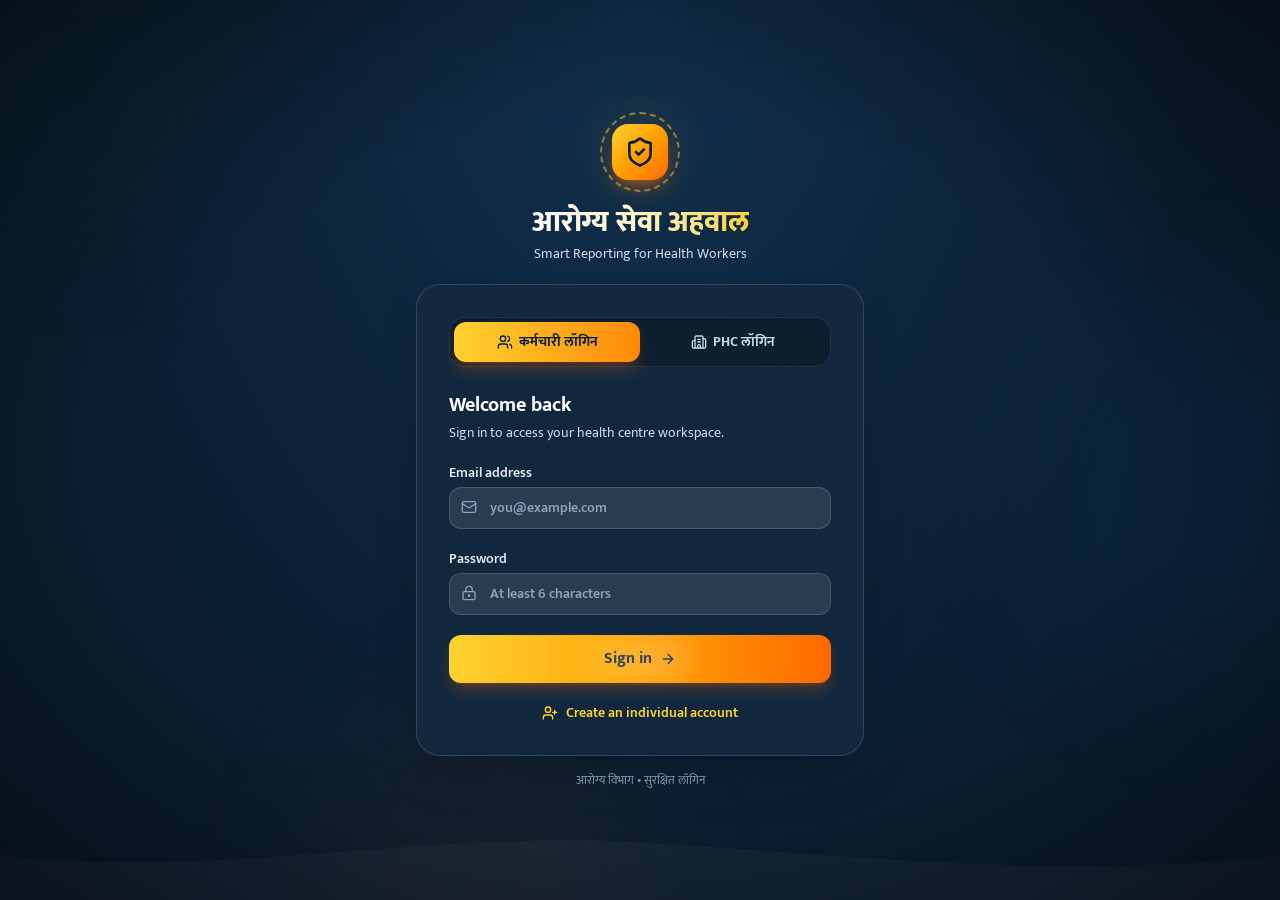
==== index.html @ 3685dba5 "Deploy Arogya Sevak web app" ====
<!doctype html>
<html lang="mr">
  <head>
    <meta charset="UTF-8" />
    <meta name="viewport" content="width=device-width, initial-scale=1.0, maximum-scale=1.0, user-scalable=no" />
    <title>आरोग्य सेवक - स्मार्ट रिपोर्टिंग</title>
    <meta name="description" content="महाराष्ट्र शासन सार्वजनिक आरोग्य विभाग - उपकेंद्र आरोग्य सेवक दैनंदिन सर्वेक्षण, कंटेनर इंडेक्स (HI, CI, BI), पाणी व मीठ तपासणी, TB, कुष्ठरोग, मोतीबिंदू आकडेवारी, कॉलरा, गॅस्ट्रो, अतिसार, TCL व मासिक अहवाल प्रणाली" />
    <meta name="theme-color" content="#1A4A72" />
    <meta name="mobile-web-app-capable" content="yes" />
    <meta name="apple-mobile-web-app-capable" content="yes" />
    <meta name="apple-mobile-web-app-status-bar-style" content="black-translucent" />
    <meta name="apple-mobile-web-app-title" content="आरोग्य सेवक" />
    <link rel="manifest" href="/manifest.json" />
    <link rel="apple-touch-icon" href="/apple-touch-icon.png" />
    <link rel="icon" type="image/svg+xml" href="/icon.svg" />
    <link rel="icon" type="image/png" sizes="192x192" href="/pwa-192x192.png" />
    <meta property="og:title" content="आरोग्य सेवक - स्मार्ट रिपोर्टिंग" />
    <meta property="og:description" content="महाराष्ट्र शासन सार्वजनिक आरोग्य विभाग - उपकेंद्र आरोग्य सेवक दैनंदिन सर्वेक्षण, कंटेनर इंडेक्स (HI, CI, BI), पाणी व मीठ तपासणी, TB, कुष्ठरोग, मोतीबिंदू आकडेवारी, कॉलरा, गॅस्ट्रो, अतिसार, TCL व मासिक अहवाल प्रणाली" />
    <meta property="og:type" content="website" />
    <link rel="preconnect" href="https://fonts.googleapis.com">
    <link rel="preconnect" href="https://fonts.gstatic.com" crossorigin>
    <link href="https://fonts.googleapis.com/css2?family=Mukta:wght@300;400;500;600;700;800&family=Plus+Jakarta+Sans:wght@400;500;600;700&display=swap" rel="stylesheet">
    <script type="module" crossorigin src="/assets/index-TmknZUgf.js"></script>
    <link rel="stylesheet" crossorigin href="/assets/index-F95kH_Sf.css">
  <link rel="manifest" href="/manifest.webmanifest"><script id="vite-plugin-pwa:register-sw" src="/registerSW.js"></script></head>
  <body class="bg-slate-50 text-slate-900 antialiased font-['Mukta',sans-serif]">
    <div id="root"></div>
  </body>
</html>
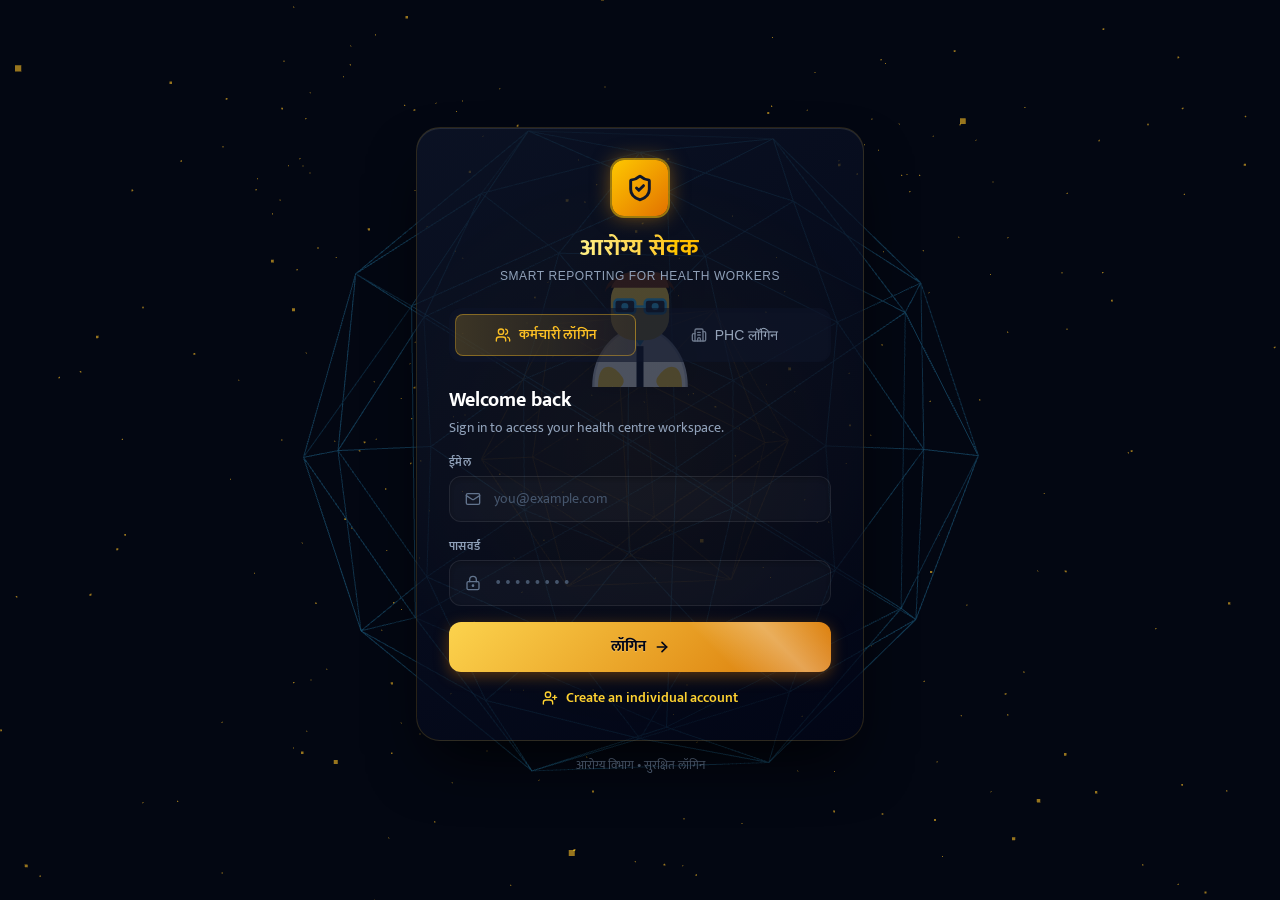
==== commit 6e4f8dfd: "Deploy Arogya Sevak web app" ====
--- a/index.html
+++ b/index.html
@@ -20,8 +20,8 @@
     <link rel="preconnect" href="https://fonts.googleapis.com">
     <link rel="preconnect" href="https://fonts.gstatic.com" crossorigin>
     <link href="https://fonts.googleapis.com/css2?family=Mukta:wght@300;400;500;600;700;800&family=Plus+Jakarta+Sans:wght@400;500;600;700&display=swap" rel="stylesheet">
-    <script type="module" crossorigin src="/assets/index-TmknZUgf.js"></script>
-    <link rel="stylesheet" crossorigin href="/assets/index-F95kH_Sf.css">
+    <script type="module" crossorigin src="/assets/index-uei5hTuT.js"></script>
+    <link rel="stylesheet" crossorigin href="/assets/index-ByOseREx.css">
   <link rel="manifest" href="/manifest.webmanifest"><script id="vite-plugin-pwa:register-sw" src="/registerSW.js"></script></head>
   <body class="bg-slate-50 text-slate-900 antialiased font-['Mukta',sans-serif]">
     <div id="root"></div>
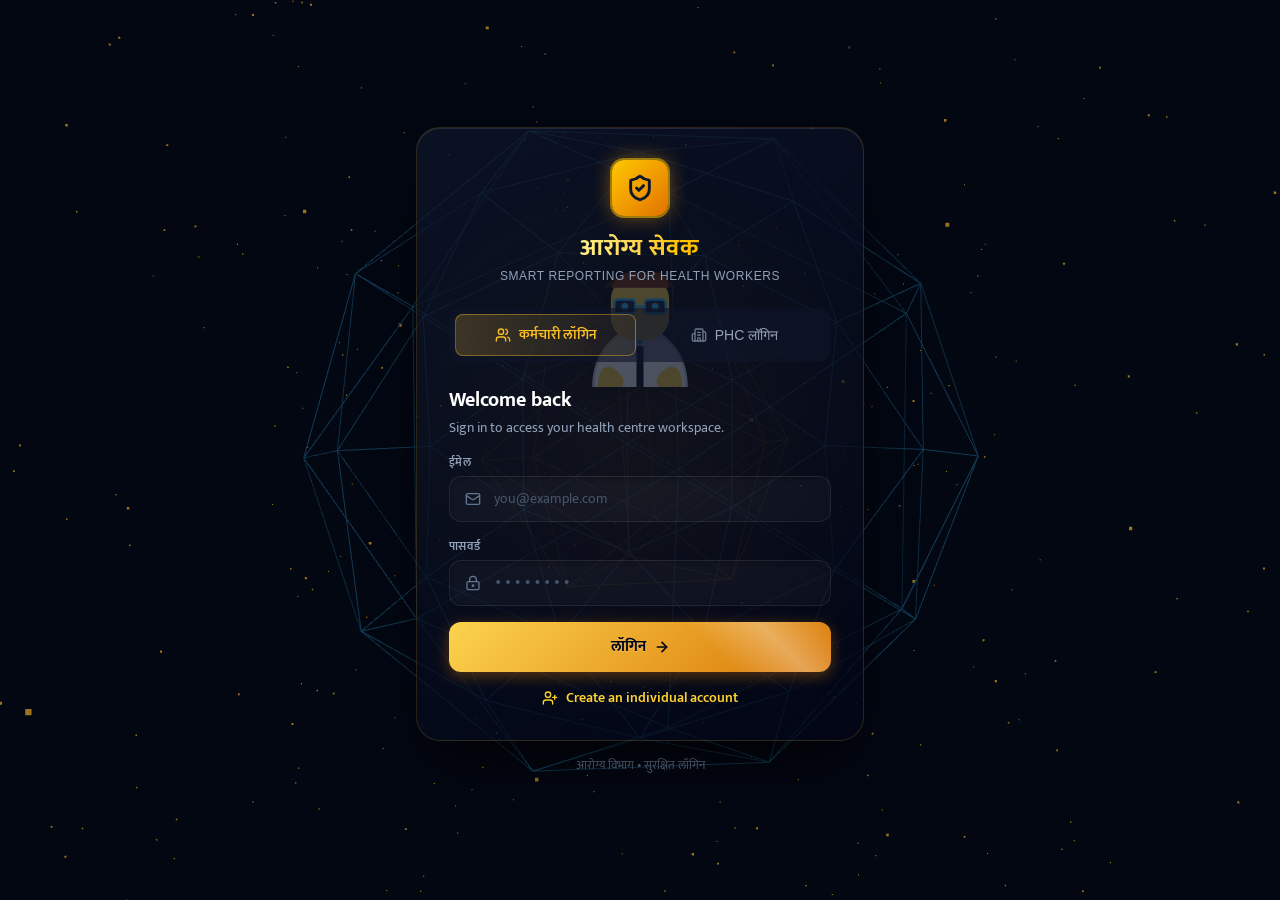
==== commit 6a661e45: "Sync fix: queued saves with retry, server re-check on return, visible sync status" ====
--- a/index.html
+++ b/index.html
@@ -20,7 +20,7 @@
     <link rel="preconnect" href="https://fonts.googleapis.com">
     <link rel="preconnect" href="https://fonts.gstatic.com" crossorigin>
     <link href="https://fonts.googleapis.com/css2?family=Mukta:wght@300;400;500;600;700;800&family=Plus+Jakarta+Sans:wght@400;500;600;700&display=swap" rel="stylesheet">
-    <script type="module" crossorigin src="/assets/index-uei5hTuT.js"></script>
+    <script type="module" crossorigin src="/assets/index-CXOt-E1F.js"></script>
     <link rel="stylesheet" crossorigin href="/assets/index-ByOseREx.css">
   <link rel="manifest" href="/manifest.webmanifest"><script id="vite-plugin-pwa:register-sw" src="/registerSW.js"></script></head>
   <body class="bg-slate-50 text-slate-900 antialiased font-['Mukta',sans-serif]">
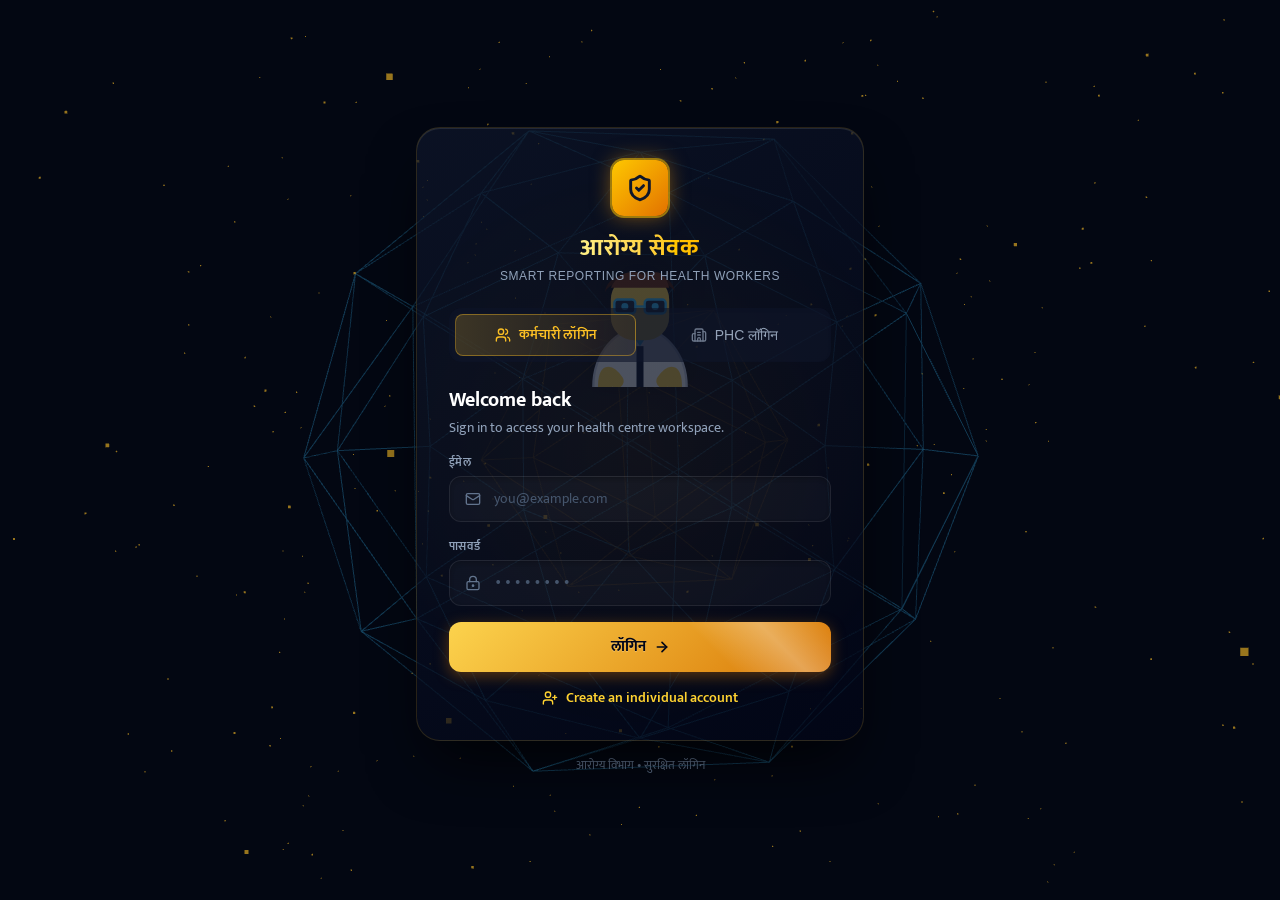
==== commit 31307767: "Show signed-in email in header (sync/account check)" ====
--- a/index.html
+++ b/index.html
@@ -20,8 +20,8 @@
     <link rel="preconnect" href="https://fonts.googleapis.com">
     <link rel="preconnect" href="https://fonts.gstatic.com" crossorigin>
     <link href="https://fonts.googleapis.com/css2?family=Mukta:wght@300;400;500;600;700;800&family=Plus+Jakarta+Sans:wght@400;500;600;700&display=swap" rel="stylesheet">
-    <script type="module" crossorigin src="/assets/index-CXOt-E1F.js"></script>
-    <link rel="stylesheet" crossorigin href="/assets/index-ByOseREx.css">
+    <script type="module" crossorigin src="/assets/index-3i-Abtai.js"></script>
+    <link rel="stylesheet" crossorigin href="/assets/index-DsXdAkTF.css">
   <link rel="manifest" href="/manifest.webmanifest"><script id="vite-plugin-pwa:register-sw" src="/registerSW.js"></script></head>
   <body class="bg-slate-50 text-slate-900 antialiased font-['Mukta',sans-serif]">
     <div id="root"></div>
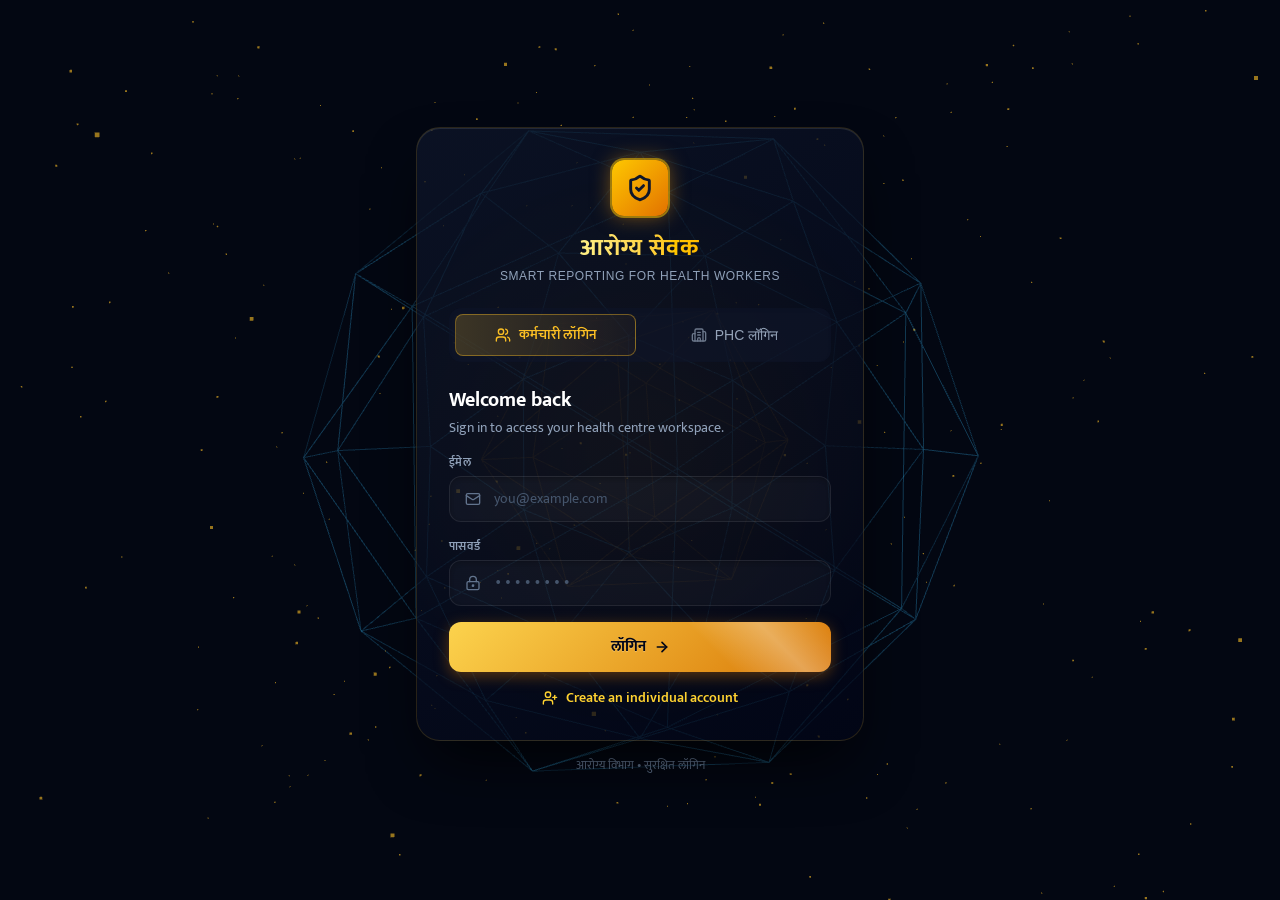
==== commit 6e51ea3e: "Remove animated doctor character from login screen" ====
--- a/index.html
+++ b/index.html
@@ -20,8 +20,8 @@
     <link rel="preconnect" href="https://fonts.googleapis.com">
     <link rel="preconnect" href="https://fonts.gstatic.com" crossorigin>
     <link href="https://fonts.googleapis.com/css2?family=Mukta:wght@300;400;500;600;700;800&family=Plus+Jakarta+Sans:wght@400;500;600;700&display=swap" rel="stylesheet">
-    <script type="module" crossorigin src="/assets/index-3i-Abtai.js"></script>
-    <link rel="stylesheet" crossorigin href="/assets/index-DsXdAkTF.css">
+    <script type="module" crossorigin src="/assets/index-BAVpKgZw.js"></script>
+    <link rel="stylesheet" crossorigin href="/assets/index-DfRck-Fq.css">
   <link rel="manifest" href="/manifest.webmanifest"><script id="vite-plugin-pwa:register-sw" src="/registerSW.js"></script></head>
   <body class="bg-slate-50 text-slate-900 antialiased font-['Mukta',sans-serif]">
     <div id="root"></div>
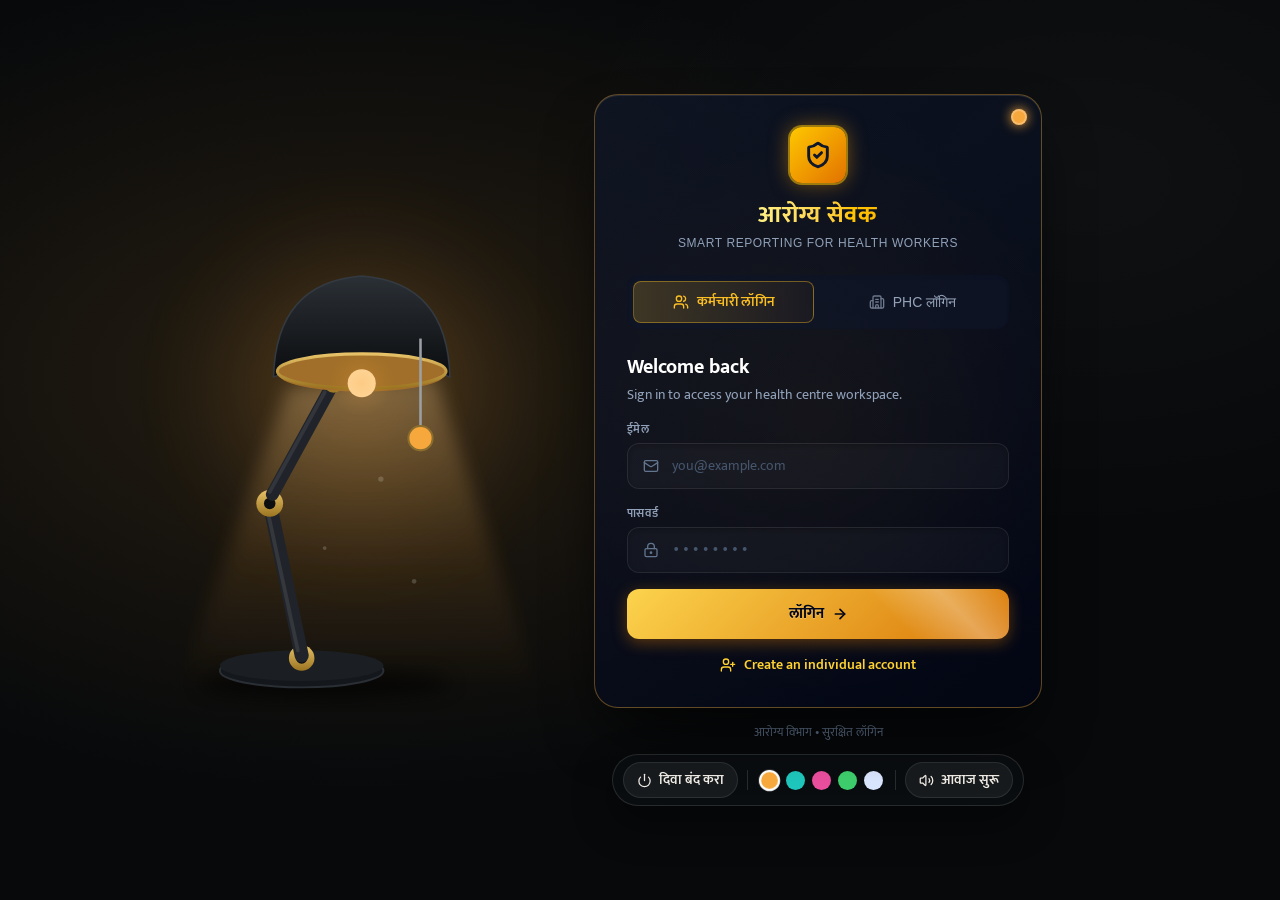
==== commit e186a916: "Deploy desk-lamp login animation" ====
--- a/index.html
+++ b/index.html
@@ -20,8 +20,8 @@
     <link rel="preconnect" href="https://fonts.googleapis.com">
     <link rel="preconnect" href="https://fonts.gstatic.com" crossorigin>
     <link href="https://fonts.googleapis.com/css2?family=Mukta:wght@300;400;500;600;700;800&family=Plus+Jakarta+Sans:wght@400;500;600;700&display=swap" rel="stylesheet">
-    <script type="module" crossorigin src="/assets/index-BAVpKgZw.js"></script>
-    <link rel="stylesheet" crossorigin href="/assets/index-DfRck-Fq.css">
+    <script type="module" crossorigin src="/assets/index-DQJxFMEU.js"></script>
+    <link rel="stylesheet" crossorigin href="/assets/index-Bp4H0XvR.css">
   <link rel="manifest" href="/manifest.webmanifest"><script id="vite-plugin-pwa:register-sw" src="/registerSW.js"></script></head>
   <body class="bg-slate-50 text-slate-900 antialiased font-['Mukta',sans-serif]">
     <div id="root"></div>
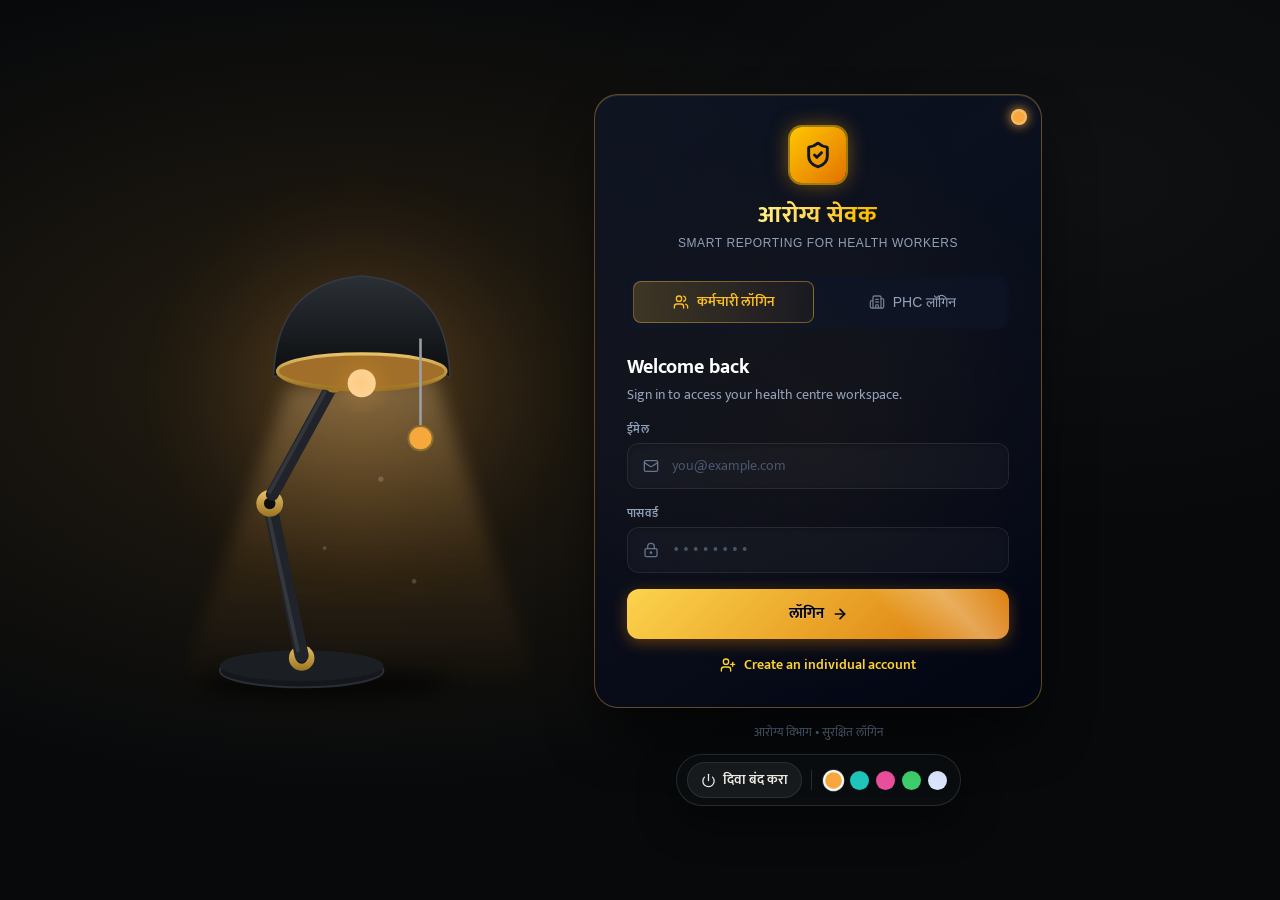
==== commit eec4fd62: "Remove lamp hint text and sound toggle" ====
--- a/index.html
+++ b/index.html
@@ -20,7 +20,7 @@
     <link rel="preconnect" href="https://fonts.googleapis.com">
     <link rel="preconnect" href="https://fonts.gstatic.com" crossorigin>
     <link href="https://fonts.googleapis.com/css2?family=Mukta:wght@300;400;500;600;700;800&family=Plus+Jakarta+Sans:wght@400;500;600;700&display=swap" rel="stylesheet">
-    <script type="module" crossorigin src="/assets/index-DQJxFMEU.js"></script>
+    <script type="module" crossorigin src="/assets/index-DF44vGdj.js"></script>
     <link rel="stylesheet" crossorigin href="/assets/index-Bp4H0XvR.css">
   <link rel="manifest" href="/manifest.webmanifest"><script id="vite-plugin-pwa:register-sw" src="/registerSW.js"></script></head>
   <body class="bg-slate-50 text-slate-900 antialiased font-['Mukta',sans-serif]">
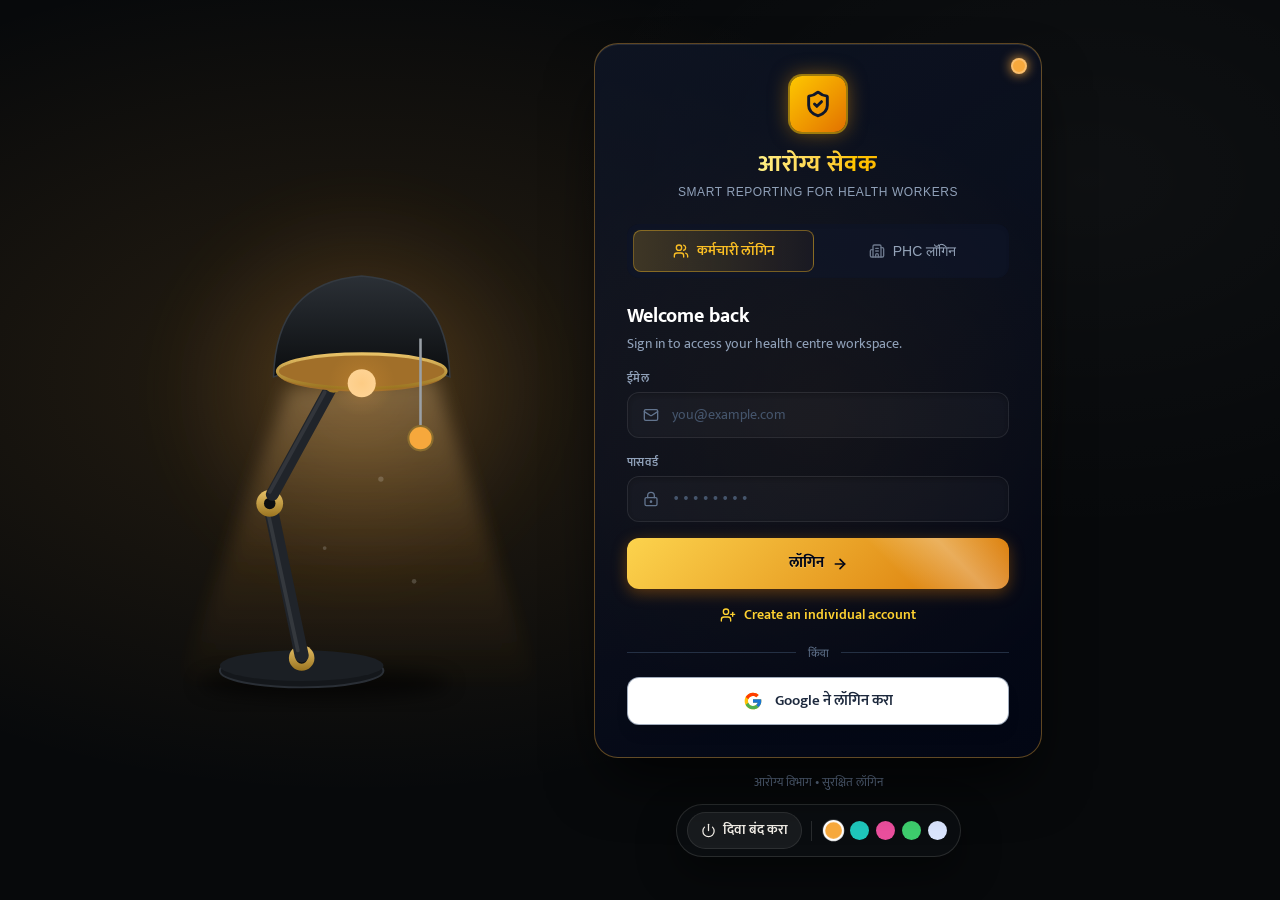
==== commit 11945901: "Add Google sign-in to worker login" ====
--- a/index.html
+++ b/index.html
@@ -20,8 +20,8 @@
     <link rel="preconnect" href="https://fonts.googleapis.com">
     <link rel="preconnect" href="https://fonts.gstatic.com" crossorigin>
     <link href="https://fonts.googleapis.com/css2?family=Mukta:wght@300;400;500;600;700;800&family=Plus+Jakarta+Sans:wght@400;500;600;700&display=swap" rel="stylesheet">
-    <script type="module" crossorigin src="/assets/index-DF44vGdj.js"></script>
-    <link rel="stylesheet" crossorigin href="/assets/index-Bp4H0XvR.css">
+    <script type="module" crossorigin src="/assets/index-B9cD1O9N.js"></script>
+    <link rel="stylesheet" crossorigin href="/assets/index-rn57T3Iq.css">
   <link rel="manifest" href="/manifest.webmanifest"><script id="vite-plugin-pwa:register-sw" src="/registerSW.js"></script></head>
   <body class="bg-slate-50 text-slate-900 antialiased font-['Mukta',sans-serif]">
     <div id="root"></div>
